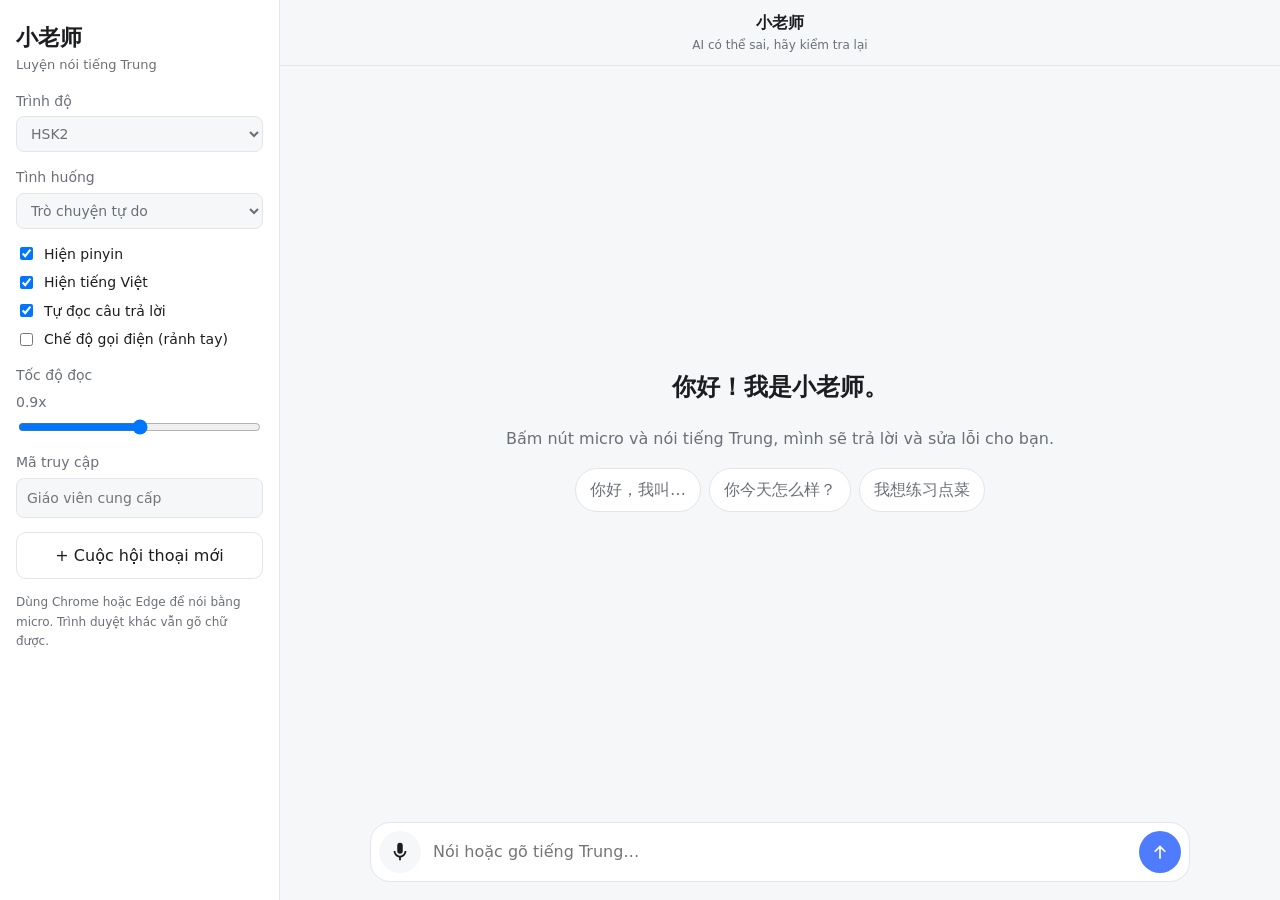
==== index.html @ 6d5c583a "Trang luyện nói tiếng Trung với AI" ====
<!doctype html>
<html lang="vi">
<head>
  <meta charset="utf-8">
  <meta name="viewport" content="width=device-width, initial-scale=1">
  <title>Luyện nói tiếng Trung với AI</title>
  <link rel="stylesheet" href="assets/style.css">
</head>
<body>
  <aside id="sidebar">
    <div class="brand">小老师 <span>Luyện nói tiếng Trung</span></div>

    <label>Trình độ
      <select id="level">
        <option>HSK1</option><option selected>HSK2</option><option>HSK3</option>
        <option>HSK4</option><option>HSK5</option><option>HSK6</option>
      </select>
    </label>

    <label>Tình huống
      <select id="scenario">
        <option value="">Trò chuyện tự do</option>
        <option>Tự giới thiệu bản thân, gia đình, sở thích</option>
        <option>Gọi món ở nhà hàng Trung Quốc (AI đóng vai phục vụ)</option>
        <option>Mua sắm và mặc cả ở chợ (AI đóng vai người bán)</option>
        <option>Hỏi đường và đi taxi ở Bắc Kinh</option>
        <option>Phỏng vấn xin việc (AI đóng vai nhà tuyển dụng)</option>
        <option>Thuyết trình giới thiệu trung tâm tiếng Trung, trả lời câu hỏi đối tác</option>
        <option value="custom">Tự nhập tình huống…</option>
      </select>
    </label>
    <input id="customScenario" class="hidden" placeholder="Ví dụ: đặt phòng khách sạn">

    <div class="toggles">
      <label class="check"><input type="checkbox" id="showPinyin" checked> Hiện pinyin</label>
      <label class="check"><input type="checkbox" id="showVi" checked> Hiện tiếng Việt</label>
      <label class="check"><input type="checkbox" id="autoSpeak" checked> Tự đọc câu trả lời</label>
      <label class="check"><input type="checkbox" id="handsFree"> Chế độ gọi điện (rảnh tay)</label>
    </div>

    <label>Tốc độ đọc <span id="rateLabel">0.9x</span>
      <input type="range" id="rate" min="0.5" max="1.3" step="0.1" value="0.9">
    </label>

    <label id="accessWrap">Mã truy cập
      <input id="accessCode" type="password" placeholder="Giáo viên cung cấp">
    </label>

    <button id="newChat" class="ghost">+ Cuộc hội thoại mới</button>
    <p class="hint">Dùng Chrome hoặc Edge để nói bằng micro. Trình duyệt khác vẫn gõ chữ được.</p>
  </aside>

  <main>
    <header>
      <button id="menuBtn" aria-label="Mở cài đặt">☰</button>
      <div>
        <div class="title">小老师</div>
        <div class="subtitle">AI có thể sai, hãy kiểm tra lại</div>
      </div>
    </header>

    <section id="chat" aria-live="polite">
      <div class="welcome">
        <h1>你好！我是小老师。</h1>
        <p>Bấm nút micro và nói tiếng Trung, mình sẽ trả lời và sửa lỗi cho bạn.</p>
        <div class="starters">
          <button>你好，我叫…</button>
          <button>你今天怎么样？</button>
          <button>我想练习点菜</button>
        </div>
      </div>
    </section>

    <footer>
      <div id="status"></div>
      <form id="composer">
        <button type="button" id="micBtn" title="Bấm để nói">
          <svg viewBox="0 0 24 24" width="22" height="22" fill="currentColor"><path d="M12 14a3 3 0 0 0 3-3V5a3 3 0 0 0-6 0v6a3 3 0 0 0 3 3zm5-3a5 5 0 0 1-10 0H5a7 7 0 0 0 6 6.92V21h2v-3.08A7 7 0 0 0 19 11h-2z"/></svg>
        </button>
        <textarea id="text" rows="1" placeholder="Nói hoặc gõ tiếng Trung…"></textarea>
        <button type="submit" id="sendBtn" title="Gửi">
          <svg viewBox="0 0 24 24" width="20" height="20" fill="currentColor"><path d="M12 4l7 7-1.4 1.4L13 7.8V20h-2V7.8l-4.6 4.6L5 11z"/></svg>
        </button>
      </form>
    </footer>
  </main>

  <script src="assets/app.js"></script>
</body>
</html>
---- assets/style.css ----
:root {
  --bg: #f6f7f9;
  --panel: #ffffff;
  --text: #1c1d21;
  --muted: #6b6f78;
  --border: #e3e5ea;
  --user-bubble: #e8eefc;
  --accent: #4f7cff;
  --accent-text: #ffffff;
  --danger: #e5484d;
  --fix-bg: #fff6e5;
  --fix-border: #f3c26b;
}
@media (prefers-color-scheme: dark) {
  :root {
    --bg: #161719;
    --panel: #1f2023;
    --text: #ececef;
    --muted: #9a9ca3;
    --border: #2e3034;
    --user-bubble: #2c2e33;
    --accent: #6e93ff;
    --fix-bg: #2d2617;
    --fix-border: #8a6a2c;
  }
}

* { box-sizing: border-box; }
html, body { height: 100%; margin: 0; }
body {
  display: flex;
  background: var(--bg);
  color: var(--text);
  font: 16px/1.6 system-ui, -apple-system, "Segoe UI", "PingFang SC", "Microsoft YaHei", sans-serif;
}
button, input, select, textarea { font: inherit; color: inherit; }
.hidden { display: none !important; }

/* Sidebar */
#sidebar {
  width: 280px;
  flex-shrink: 0;
  padding: 20px 16px;
  border-right: 1px solid var(--border);
  background: var(--panel);
  display: flex;
  flex-direction: column;
  gap: 14px;
  overflow-y: auto;
}
.brand { font-size: 22px; font-weight: 700; }
.brand span { display: block; font-size: 13px; font-weight: 400; color: var(--muted); }
#sidebar label { display: flex; flex-direction: column; gap: 4px; font-size: 14px; color: var(--muted); }
#sidebar select, #sidebar input[type=password], #customScenario {
  padding: 8px 10px;
  border: 1px solid var(--border);
  border-radius: 8px;
  background: var(--bg);
}
.toggles { display: flex; flex-direction: column; gap: 6px; }
#sidebar label.check { flex-direction: row; align-items: center; gap: 8px; color: var(--text); }
.ghost {
  padding: 10px;
  border: 1px solid var(--border);
  border-radius: 10px;
  background: transparent;
  cursor: pointer;
}
.ghost:hover { background: var(--bg); }
.hint { font-size: 12px; color: var(--muted); margin: 0; }

/* Main */
main { flex: 1; display: flex; flex-direction: column; min-width: 0; }
header {
  display: flex;
  align-items: center;
  gap: 12px;
  padding: 10px 16px;
  border-bottom: 1px solid var(--border);
  text-align: center;
}
header > div { flex: 1; }
.title { font-weight: 600; }
.subtitle { font-size: 12px; color: var(--muted); }
#menuBtn { display: none; background: none; border: 0; font-size: 22px; cursor: pointer; }

#chat {
  flex: 1;
  overflow-y: auto;
  padding: 24px max(16px, calc((100% - 820px) / 2));
  display: flex;
  flex-direction: column;
  gap: 18px;
}
.welcome { margin: auto; text-align: center; color: var(--muted); }
.welcome h1 { color: var(--text); font-weight: 600; }
.starters { display: flex; flex-wrap: wrap; gap: 8px; justify-content: center; }
.starters button {
  padding: 8px 14px;
  border-radius: 999px;
  border: 1px solid var(--border);
  background: var(--panel);
  cursor: pointer;
}

.msg { max-width: 85%; }
.msg.user {
  align-self: flex-end;
  background: var(--user-bubble);
  padding: 10px 16px;
  border-radius: 16px;
}
.msg.ai { align-self: flex-start; }
.zh { font-size: 19px; }
.pinyin { color: var(--muted); font-size: 14px; }
.vi { color: var(--muted); font-size: 14px; font-style: italic; }
body.no-pinyin .pinyin, body.no-vi .vi { display: none; }

.fix {
  margin-top: 8px;
  padding: 8px 12px;
  background: var(--fix-bg);
  border-left: 3px solid var(--fix-border);
  border-radius: 6px;
  font-size: 14px;
}
.fix s { color: var(--danger); }
.fix b { font-size: 16px; }

.actions { display: flex; gap: 4px; margin-top: 4px; }
.actions button {
  background: none;
  border: 0;
  padding: 4px 8px;
  border-radius: 6px;
  color: var(--muted);
  cursor: pointer;
  font-size: 13px;
}
.actions button:hover { background: var(--border); color: var(--text); }
.error { color: var(--danger); font-size: 14px; }
.typing { color: var(--muted); }
.typing::after { content: "…"; animation: blink 1s infinite; }
@keyframes blink { 50% { opacity: 0; } }

/* Composer */
footer { padding: 8px 16px 18px; }
#status { min-height: 20px; text-align: center; font-size: 13px; color: var(--muted); }
#composer {
  max-width: 820px;
  margin: 0 auto;
  display: flex;
  align-items: flex-end;
  gap: 8px;
  padding: 8px;
  border: 1px solid var(--border);
  border-radius: 20px;
  background: var(--panel);
}
#text {
  flex: 1;
  resize: none;
  border: 0;
  outline: none;
  background: transparent;
  padding: 8px 4px;
  max-height: 140px;
}
#micBtn, #sendBtn {
  width: 42px;
  height: 42px;
  flex-shrink: 0;
  border-radius: 50%;
  border: 0;
  cursor: pointer;
  display: grid;
  place-items: center;
}
#micBtn { background: var(--bg); }
#micBtn.listening { background: var(--danger); color: #fff; animation: pulse 1.2s infinite; }
#sendBtn { background: var(--accent); color: var(--accent-text); }
#sendBtn:disabled { opacity: .4; cursor: default; }
@keyframes pulse { 50% { box-shadow: 0 0 0 8px color-mix(in srgb, var(--danger) 25%, transparent); } }

@media (max-width: 760px) {
  #sidebar {
    position: fixed;
    inset: 0 auto 0 0;
    z-index: 10;
    transform: translateX(-100%);
    transition: transform .2s;
    box-shadow: 0 0 30px rgba(0,0,0,.3);
  }
  body.menu-open #sidebar { transform: none; }
  #menuBtn { display: block; }
  .msg { max-width: 95%; }
}
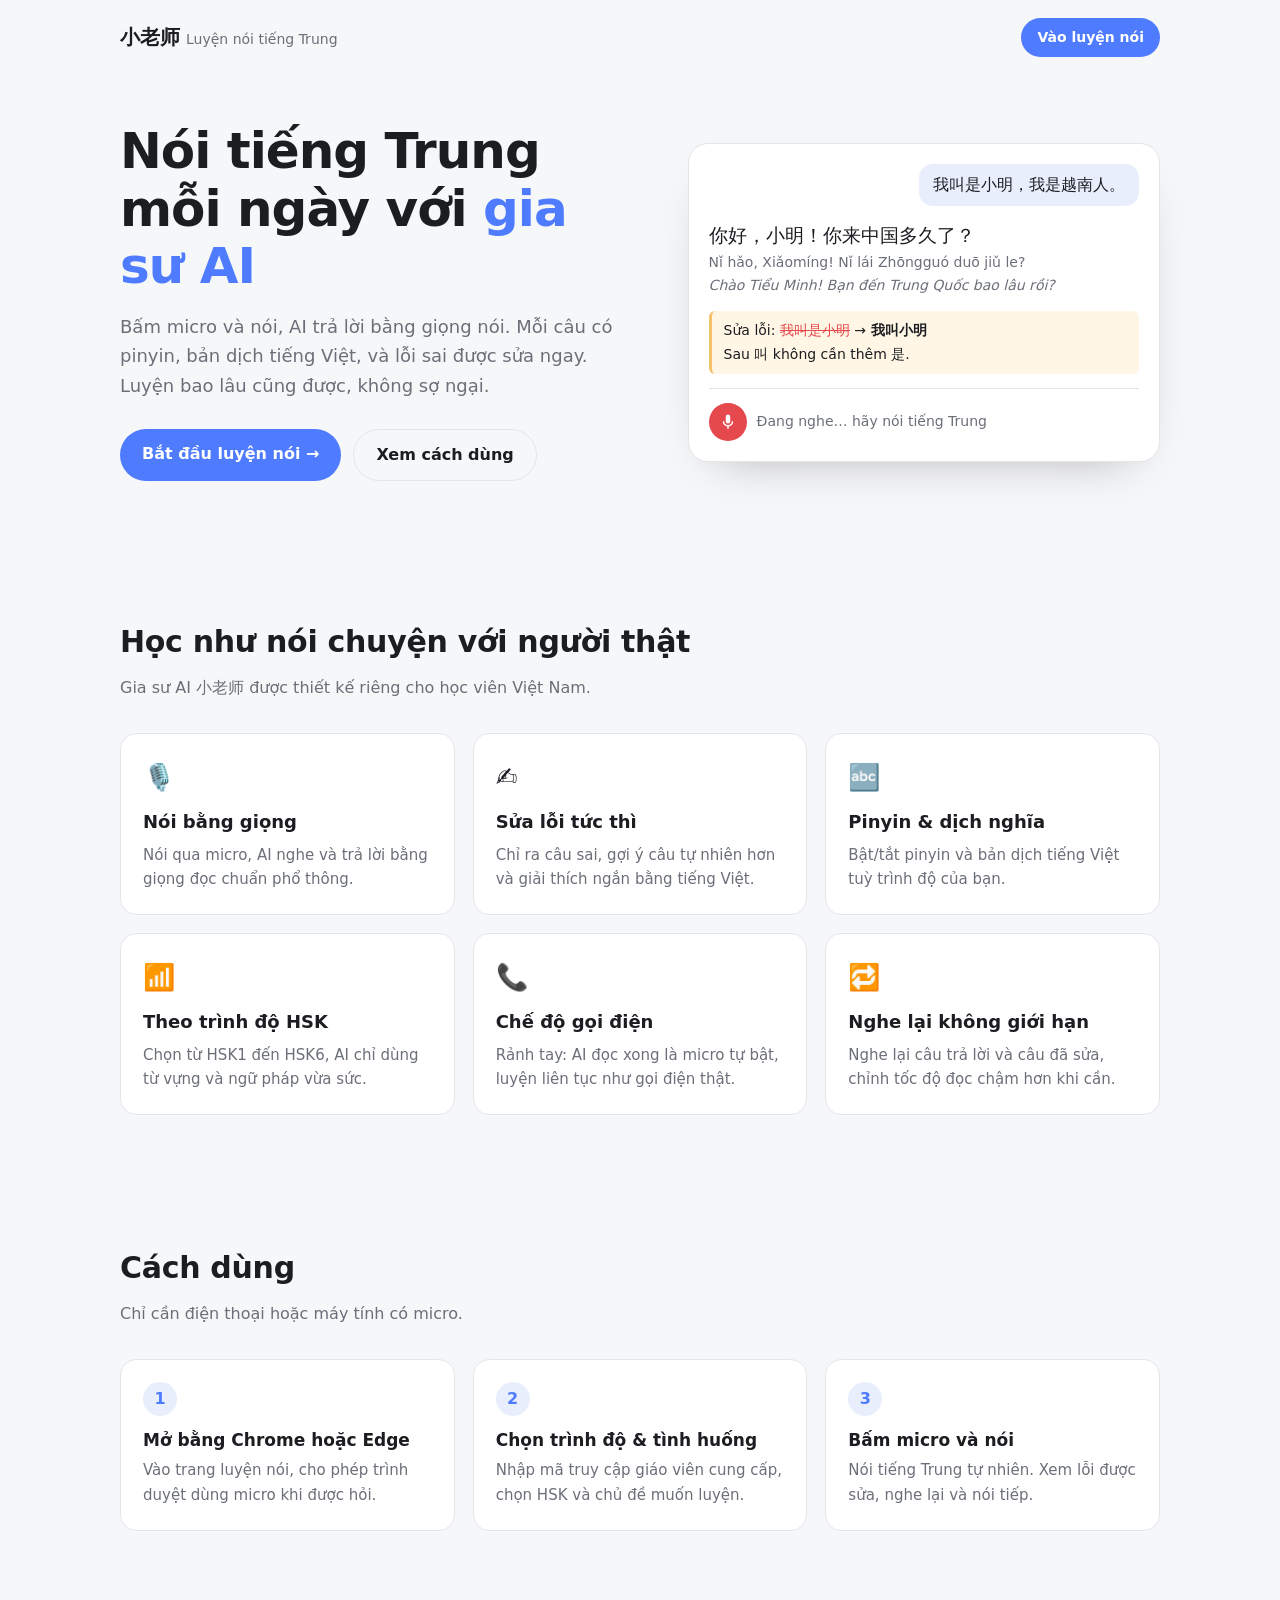
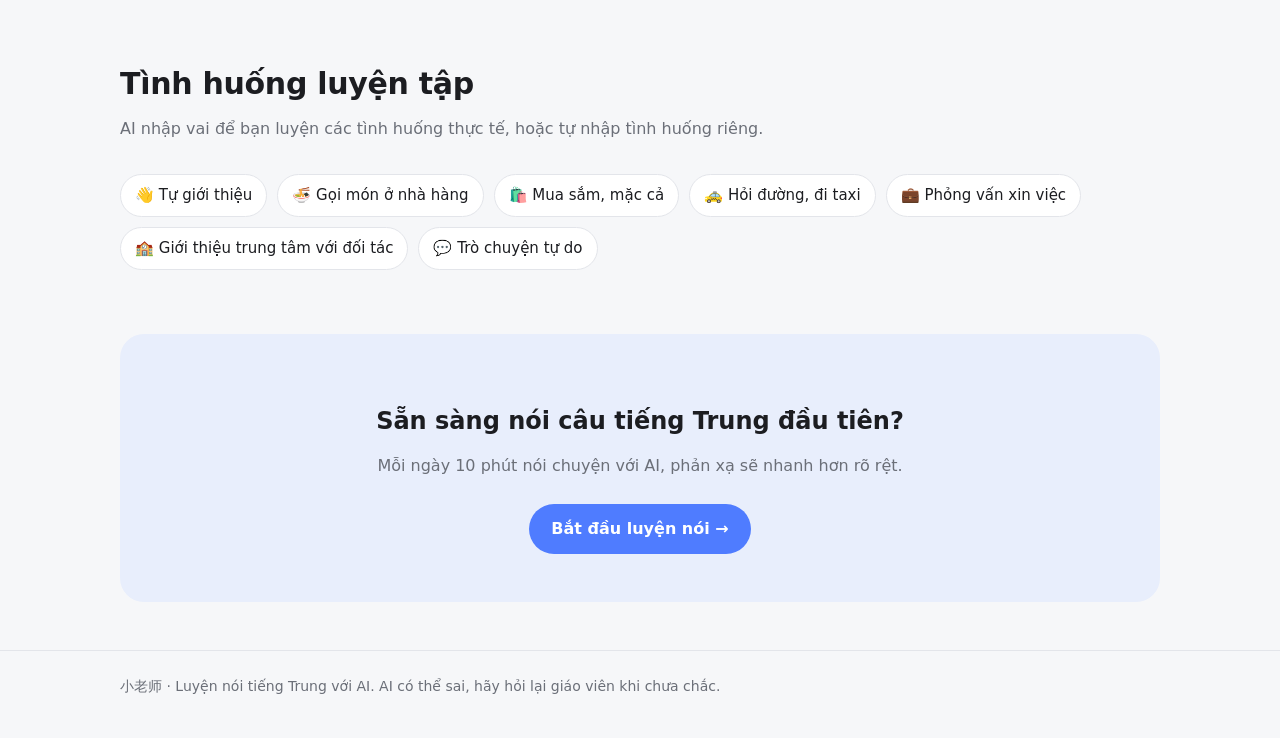
==== commit 521b734e: "Trang giới thiệu, chuyển app vào /app và cho phép cài app (PWA)" ====
--- a/index.html
+++ b/index.html
@@ -3,88 +3,215 @@
 <head>
   <meta charset="utf-8">
   <meta name="viewport" content="width=device-width, initial-scale=1">
-  <title>Luyện nói tiếng Trung với AI</title>
-  <link rel="stylesheet" href="assets/style.css">
+  <title>小老师 – Luyện nói tiếng Trung với AI</title>
+  <link rel="icon" href="app/icons/icon-192.png">
+  <link rel="apple-touch-icon" href="app/icons/icon-192.png">
+  <meta name="description" content="Luyện nói tiếng Trung với gia sư AI: nói qua micro, nghe AI trả lời, có pinyin, dịch tiếng Việt và sửa lỗi ngay.">
+  <style>
+    :root {
+      --bg: #f6f7f9;
+      --panel: #ffffff;
+      --text: #1c1d21;
+      --muted: #6b6f78;
+      --border: #e3e5ea;
+      --accent: #4f7cff;
+      --accent-soft: #e8eefc;
+      --accent-text: #ffffff;
+      --fix-bg: #fff6e5;
+      --fix-border: #f3c26b;
+      --danger: #e5484d;
+    }
+    @media (prefers-color-scheme: dark) {
+      :root {
+        --bg: #161719;
+        --panel: #1f2023;
+        --text: #ececef;
+        --muted: #9a9ca3;
+        --border: #2e3034;
+        --accent: #6e93ff;
+        --accent-soft: #252b3d;
+        --fix-bg: #2d2617;
+        --fix-border: #8a6a2c;
+      }
+    }
+    * { box-sizing: border-box; }
+    body {
+      margin: 0;
+      background: var(--bg);
+      color: var(--text);
+      font: 16px/1.65 system-ui, -apple-system, "Segoe UI", "PingFang SC", "Microsoft YaHei", sans-serif;
+    }
+    a { color: inherit; }
+    .wrap { max-width: 1080px; margin: 0 auto; padding: 0 20px; }
+
+    nav { display: flex; align-items: center; justify-content: space-between; padding: 18px 0; }
+    .logo { font-weight: 700; font-size: 20px; text-decoration: none; }
+    .logo span { color: var(--muted); font-weight: 400; font-size: 14px; margin-left: 6px; }
+    .btn {
+      display: inline-block;
+      padding: 12px 22px;
+      border-radius: 999px;
+      background: var(--accent);
+      color: var(--accent-text);
+      text-decoration: none;
+      font-weight: 600;
+    }
+    .btn.small { padding: 8px 16px; font-size: 14px; }
+    .btn.ghost { background: transparent; color: var(--text); border: 1px solid var(--border); }
+
+    .hero {
+      display: grid;
+      grid-template-columns: 1.1fr 1fr;
+      gap: 48px;
+      align-items: center;
+      padding: 48px 0 72px;
+    }
+    .hero h1 { font-size: clamp(32px, 5vw, 50px); line-height: 1.15; margin: 0 0 16px; letter-spacing: -0.02em; }
+    .hero h1 em { font-style: normal; color: var(--accent); }
+    .hero p { color: var(--muted); font-size: 18px; margin: 0 0 28px; max-width: 34em; }
+    .cta { display: flex; gap: 12px; flex-wrap: wrap; }
+
+    /* Khung minh hoạ hội thoại */
+    .demo {
+      background: var(--panel);
+      border: 1px solid var(--border);
+      border-radius: 20px;
+      padding: 20px;
+      display: flex;
+      flex-direction: column;
+      gap: 14px;
+      box-shadow: 0 20px 50px -30px rgba(0,0,0,.35);
+    }
+    .bubble-user { align-self: flex-end; background: var(--accent-soft); padding: 8px 14px; border-radius: 14px; }
+    .zh { font-size: 19px; }
+    .py, .vi { color: var(--muted); font-size: 14px; }
+    .vi { font-style: italic; }
+    .fix { background: var(--fix-bg); border-left: 3px solid var(--fix-border); border-radius: 6px; padding: 8px 12px; font-size: 14px; }
+    .fix s { color: var(--danger); }
+    .mic-row { display: flex; align-items: center; gap: 10px; color: var(--muted); font-size: 14px; border-top: 1px solid var(--border); padding-top: 14px; }
+    .mic { width: 38px; height: 38px; border-radius: 50%; background: var(--danger); color: #fff; display: grid; place-items: center; }
+
+    section { padding: 64px 0; }
+    section h2 { font-size: 30px; margin: 0 0 8px; letter-spacing: -0.01em; }
+    .lead { color: var(--muted); margin: 0 0 32px; }
+
+    .features { display: grid; grid-template-columns: repeat(3, 1fr); gap: 18px; }
+    .card { background: var(--panel); border: 1px solid var(--border); border-radius: 16px; padding: 22px; }
+    .card .ico { font-size: 26px; }
+    .card h3 { margin: 8px 0 6px; font-size: 18px; }
+    .card p { margin: 0; color: var(--muted); font-size: 15px; }
+
+    .steps { display: grid; grid-template-columns: repeat(3, 1fr); gap: 18px; counter-reset: s; }
+    .step { padding: 22px; border-radius: 16px; background: var(--panel); border: 1px solid var(--border); }
+    .step::before {
+      counter-increment: s;
+      content: counter(s);
+      display: grid; place-items: center;
+      width: 34px; height: 34px; border-radius: 50%;
+      background: var(--accent-soft); color: var(--accent); font-weight: 700;
+      margin-bottom: 10px;
+    }
+    .step h3 { margin: 0 0 4px; font-size: 17px; }
+    .step p { margin: 0; color: var(--muted); font-size: 15px; }
+
+    .tags { display: flex; flex-wrap: wrap; gap: 10px; }
+    .tag { padding: 8px 14px; border-radius: 999px; border: 1px solid var(--border); background: var(--panel); font-size: 15px; }
+
+    .final { text-align: center; background: var(--accent-soft); border-radius: 24px; padding: 48px 20px; margin-bottom: 48px; }
+    .final h2 { margin-bottom: 12px; }
+    .final p { color: var(--muted); margin: 0 0 24px; }
+
+    footer { border-top: 1px solid var(--border); padding: 24px 0 40px; color: var(--muted); font-size: 14px; }
+
+    @media (max-width: 820px) {
+      .hero { grid-template-columns: 1fr; padding-top: 24px; gap: 32px; }
+      .features, .steps { grid-template-columns: 1fr; }
+      section { padding: 44px 0; }
+    }
+  </style>
 </head>
 <body>
-  <aside id="sidebar">
-    <div class="brand">小老师 <span>Luyện nói tiếng Trung</span></div>
-
-    <label>Trình độ
-      <select id="level">
-        <option>HSK1</option><option selected>HSK2</option><option>HSK3</option>
-        <option>HSK4</option><option>HSK5</option><option>HSK6</option>
-      </select>
-    </label>
-
-    <label>Tình huống
-      <select id="scenario">
-        <option value="">Trò chuyện tự do</option>
-        <option>Tự giới thiệu bản thân, gia đình, sở thích</option>
-        <option>Gọi món ở nhà hàng Trung Quốc (AI đóng vai phục vụ)</option>
-        <option>Mua sắm và mặc cả ở chợ (AI đóng vai người bán)</option>
-        <option>Hỏi đường và đi taxi ở Bắc Kinh</option>
-        <option>Phỏng vấn xin việc (AI đóng vai nhà tuyển dụng)</option>
-        <option>Thuyết trình giới thiệu trung tâm tiếng Trung, trả lời câu hỏi đối tác</option>
-        <option value="custom">Tự nhập tình huống…</option>
-      </select>
-    </label>
-    <input id="customScenario" class="hidden" placeholder="Ví dụ: đặt phòng khách sạn">
-
-    <div class="toggles">
-      <label class="check"><input type="checkbox" id="showPinyin" checked> Hiện pinyin</label>
-      <label class="check"><input type="checkbox" id="showVi" checked> Hiện tiếng Việt</label>
-      <label class="check"><input type="checkbox" id="autoSpeak" checked> Tự đọc câu trả lời</label>
-      <label class="check"><input type="checkbox" id="handsFree"> Chế độ gọi điện (rảnh tay)</label>
+  <div class="wrap">
+    <nav>
+      <a href="./" class="logo">小老师<span>Luyện nói tiếng Trung</span></a>
+      <a href="app/" class="btn small">Vào luyện nói</a>
+    </nav>
+
+    <header class="hero">
+      <div>
+        <h1>Nói tiếng Trung mỗi ngày với <em>gia sư AI</em></h1>
+        <p>Bấm micro và nói, AI trả lời bằng giọng nói. Mỗi câu có pinyin, bản dịch tiếng Việt, và lỗi sai được sửa ngay. Luyện bao lâu cũng được, không sợ ngại.</p>
+        <div class="cta">
+          <a href="app/" class="btn">Bắt đầu luyện nói →</a>
+          <a href="#cach-dung" class="btn ghost">Xem cách dùng</a>
+        </div>
+      </div>
+
+      <div class="demo" aria-label="Ví dụ một đoạn hội thoại">
+        <div class="bubble-user">我叫是小明，我是越南人。</div>
+        <div>
+          <div class="zh">你好，小明！你来中国多久了？</div>
+          <div class="py">Nǐ hǎo, Xiǎomíng! Nǐ lái Zhōngguó duō jiǔ le?</div>
+          <div class="vi">Chào Tiểu Minh! Bạn đến Trung Quốc bao lâu rồi?</div>
+        </div>
+        <div class="fix">Sửa lỗi: <s>我叫是小明</s> → <b>我叫小明</b><br>Sau 叫 không cần thêm 是.</div>
+        <div class="mic-row">
+          <span class="mic">
+            <svg viewBox="0 0 24 24" width="18" height="18" fill="currentColor"><path d="M12 14a3 3 0 0 0 3-3V5a3 3 0 0 0-6 0v6a3 3 0 0 0 3 3zm5-3a5 5 0 0 1-10 0H5a7 7 0 0 0 6 6.92V21h2v-3.08A7 7 0 0 0 19 11h-2z"/></svg>
+          </span>
+          Đang nghe… hãy nói tiếng Trung
+        </div>
+      </div>
+    </header>
+  </div>
+
+  <div class="wrap">
+    <section>
+      <h2>Học như nói chuyện với người thật</h2>
+      <p class="lead">Gia sư AI 小老师 được thiết kế riêng cho học viên Việt Nam.</p>
+      <div class="features">
+        <div class="card"><div class="ico">🎙️</div><h3>Nói bằng giọng</h3><p>Nói qua micro, AI nghe và trả lời bằng giọng đọc chuẩn phổ thông.</p></div>
+        <div class="card"><div class="ico">✍️</div><h3>Sửa lỗi tức thì</h3><p>Chỉ ra câu sai, gợi ý câu tự nhiên hơn và giải thích ngắn bằng tiếng Việt.</p></div>
+        <div class="card"><div class="ico">🔤</div><h3>Pinyin & dịch nghĩa</h3><p>Bật/tắt pinyin và bản dịch tiếng Việt tuỳ trình độ của bạn.</p></div>
+        <div class="card"><div class="ico">📶</div><h3>Theo trình độ HSK</h3><p>Chọn từ HSK1 đến HSK6, AI chỉ dùng từ vựng và ngữ pháp vừa sức.</p></div>
+        <div class="card"><div class="ico">📞</div><h3>Chế độ gọi điện</h3><p>Rảnh tay: AI đọc xong là micro tự bật, luyện liên tục như gọi điện thật.</p></div>
+        <div class="card"><div class="ico">🔁</div><h3>Nghe lại không giới hạn</h3><p>Nghe lại câu trả lời và câu đã sửa, chỉnh tốc độ đọc chậm hơn khi cần.</p></div>
+      </div>
+    </section>
+
+    <section id="cach-dung">
+      <h2>Cách dùng</h2>
+      <p class="lead">Chỉ cần điện thoại hoặc máy tính có micro.</p>
+      <div class="steps">
+        <div class="step"><h3>Mở bằng Chrome hoặc Edge</h3><p>Vào trang luyện nói, cho phép trình duyệt dùng micro khi được hỏi.</p></div>
+        <div class="step"><h3>Chọn trình độ & tình huống</h3><p>Nhập mã truy cập giáo viên cung cấp, chọn HSK và chủ đề muốn luyện.</p></div>
+        <div class="step"><h3>Bấm micro và nói</h3><p>Nói tiếng Trung tự nhiên. Xem lỗi được sửa, nghe lại và nói tiếp.</p></div>
+      </div>
+    </section>
+
+    <section>
+      <h2>Tình huống luyện tập</h2>
+      <p class="lead">AI nhập vai để bạn luyện các tình huống thực tế, hoặc tự nhập tình huống riêng.</p>
+      <div class="tags">
+        <span class="tag">👋 Tự giới thiệu</span>
+        <span class="tag">🍜 Gọi món ở nhà hàng</span>
+        <span class="tag">🛍️ Mua sắm, mặc cả</span>
+        <span class="tag">🚕 Hỏi đường, đi taxi</span>
+        <span class="tag">💼 Phỏng vấn xin việc</span>
+        <span class="tag">🏫 Giới thiệu trung tâm với đối tác</span>
+        <span class="tag">💬 Trò chuyện tự do</span>
+      </div>
+    </section>
+
+    <div class="final">
+      <h2>Sẵn sàng nói câu tiếng Trung đầu tiên?</h2>
+      <p>Mỗi ngày 10 phút nói chuyện với AI, phản xạ sẽ nhanh hơn rõ rệt.</p>
+      <a href="app/" class="btn">Bắt đầu luyện nói →</a>
     </div>
-
-    <label>Tốc độ đọc <span id="rateLabel">0.9x</span>
-      <input type="range" id="rate" min="0.5" max="1.3" step="0.1" value="0.9">
-    </label>
-
-    <label id="accessWrap">Mã truy cập
-      <input id="accessCode" type="password" placeholder="Giáo viên cung cấp">
-    </label>
-
-    <button id="newChat" class="ghost">+ Cuộc hội thoại mới</button>
-    <p class="hint">Dùng Chrome hoặc Edge để nói bằng micro. Trình duyệt khác vẫn gõ chữ được.</p>
-  </aside>
-
-  <main>
-    <header>
-      <button id="menuBtn" aria-label="Mở cài đặt">☰</button>
-      <div>
-        <div class="title">小老师</div>
-        <div class="subtitle">AI có thể sai, hãy kiểm tra lại</div>
-      </div>
-    </header>
-
-    <section id="chat" aria-live="polite">
-      <div class="welcome">
-        <h1>你好！我是小老师。</h1>
-        <p>Bấm nút micro và nói tiếng Trung, mình sẽ trả lời và sửa lỗi cho bạn.</p>
-        <div class="starters">
-          <button>你好，我叫…</button>
-          <button>你今天怎么样？</button>
-          <button>我想练习点菜</button>
-        </div>
-      </div>
-    </section>
-
-    <footer>
-      <div id="status"></div>
-      <form id="composer">
-        <button type="button" id="micBtn" title="Bấm để nói">
-          <svg viewBox="0 0 24 24" width="22" height="22" fill="currentColor"><path d="M12 14a3 3 0 0 0 3-3V5a3 3 0 0 0-6 0v6a3 3 0 0 0 3 3zm5-3a5 5 0 0 1-10 0H5a7 7 0 0 0 6 6.92V21h2v-3.08A7 7 0 0 0 19 11h-2z"/></svg>
-        </button>
-        <textarea id="text" rows="1" placeholder="Nói hoặc gõ tiếng Trung…"></textarea>
-        <button type="submit" id="sendBtn" title="Gửi">
-          <svg viewBox="0 0 24 24" width="20" height="20" fill="currentColor"><path d="M12 4l7 7-1.4 1.4L13 7.8V20h-2V7.8l-4.6 4.6L5 11z"/></svg>
-        </button>
-      </form>
-    </footer>
-  </main>
-
-  <script src="assets/app.js"></script>
+  </div>
+
+  <footer>
+    <div class="wrap">小老师 · Luyện nói tiếng Trung với AI. AI có thể sai, hãy hỏi lại giáo viên khi chưa chắc.</div>
+  </footer>
 </body>
 </html>
